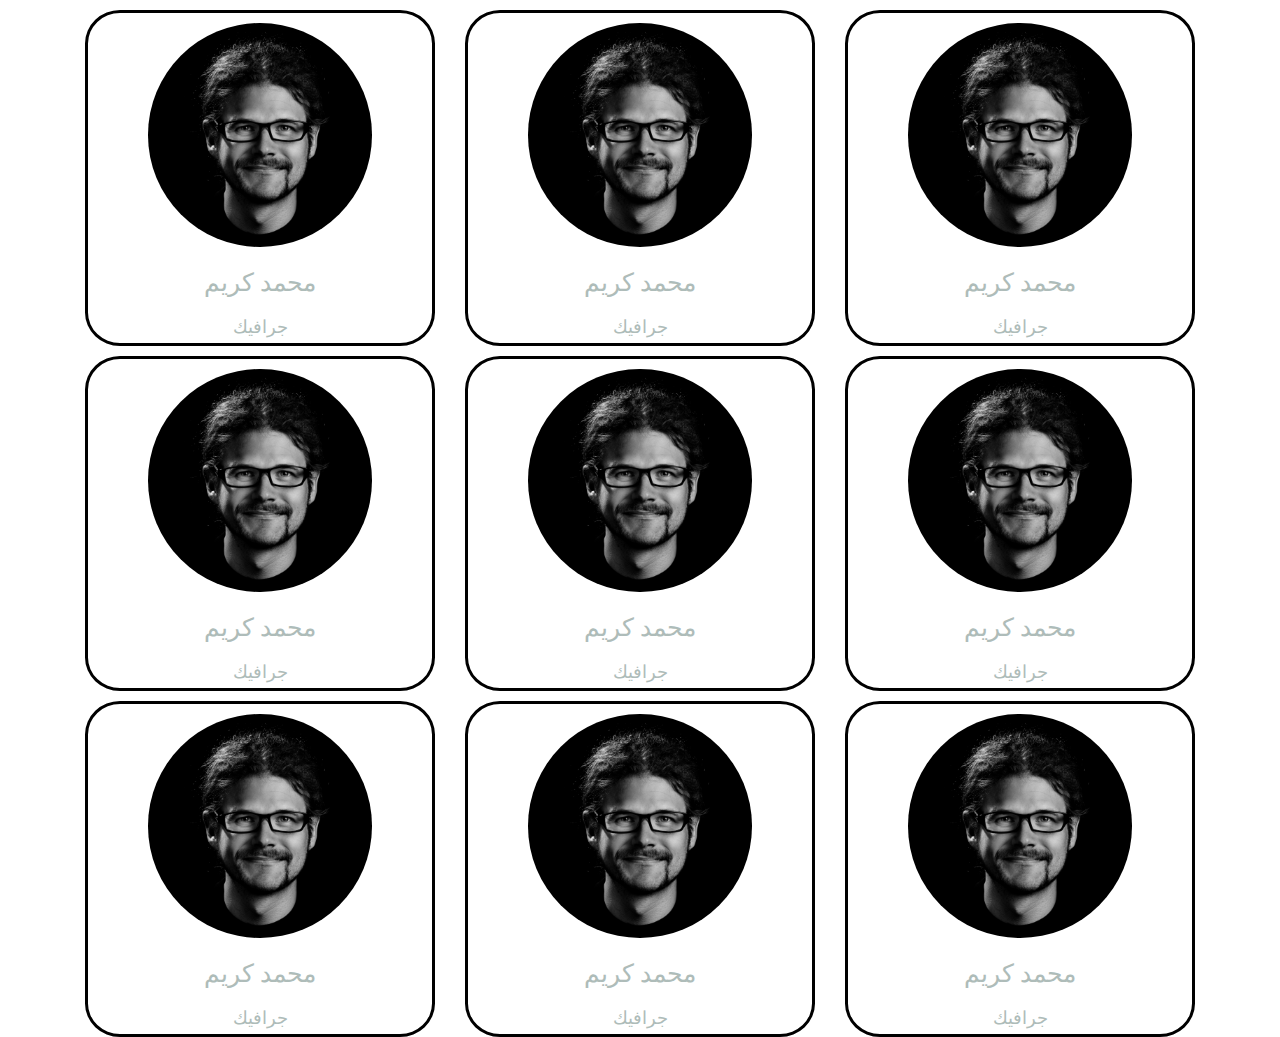
==== index.html @ 9553d353 "tmea work" ====
<!DOCTYPE html>
<html lang="en">
<head>
    <meta charset="UTF-8">
    <meta name="viewport" content="width=device-width, initial-scale=1.0">
    <meta http-equiv="X-UA-Compatible" content="ie=edge">
    <title>علما واثر</title>
    <link href="https://fonts.googleapis.com/css?family=Dancing+Script&display=swap" rel="stylesheet">
    <link rel="stylesheet" href="css/all.min.css">
    <link rel="stylesheet" href="css/home.css">
    <link rel="stylesheet" href="css/bootstrap.css">
    <link rel="stylesheet" href="css/style.css">
    <link rel="stylesheet" href="css/media.css">
    <link rel="stylesheet" href="css/hover.css">
    <script src="js/html5shiv.min.js"></script>    
    <script src="js/Respond.js"></script>
</head>
<body>
   <!---******************  Start_Bolg    *******************--->
     <div class="container">
       <div class="row">
        <div class="col-lg-4 col-md-4">
          <div class="prat">
          <img src="image/two.png" class="img-fluid">
          <h2 class="h1">محمد كريم</h2>
          <h3>جرافيك</h3>
          </div>
          
 
        </div>
        <div class="col-lg-4 col-md-4">
          <div class="prat">
          <img src="image/two.png" class="img-fluid">
          <h2 class="h1">محمد كريم</h2>
          <h3>جرافيك</h3>
          </div>
          
 
        </div>
        <div class="col-lg-4 col-md-4">
          <div class="prat">
          <img src="image/two.png" class="img-fluid">
          <h2 class="h1">محمد كريم</h2>
          <h3>جرافيك</h3>
          </div>
          
 
        </div>
       </div>
     </div>
     <div class="container">
      <div class="row">
       <div class="col-lg-4 col-md-4">
         <div class="prat">
         <img src="image/two.png" class="img-fluid">
         <h2 class="h1">محمد كريم</h2>
         <h3>جرافيك</h3>
         </div>
         

       </div>
       <div class="col-lg-4 col-md-4">
         <div class="prat">
         <img src="image/two.png" class="img-fluid">
         <h2 class="h1">محمد كريم</h2>
         <h3>جرافيك</h3>
         </div>
         

       </div>
       <div class="col-lg-4 col-md-4">
         <div class="prat">
         <img src="image/two.png" class="img-fluid">
         <h2 class="h1">محمد كريم</h2>
         <h3>جرافيك</h3>
         </div>
         

       </div>
      </div>
    </div>
    <div class="container">
      <div class="row">
       <div class="col-lg-4 col-md-4">
         <div class="prat">
         <img src="image/two.png" class="img-fluid">
         <h2 class="h1">محمد كريم</h2>
         <h3>جرافيك</h3>
         </div>
         

       </div>
       <div class="col-lg-4 col-md-4">
         <div class="prat">
         <img src="image/two.png" class="img-fluid">
         <h2 class="h1">محمد كريم</h2>
         <h3>جرافيك</h3>
         </div>
         

       </div>
       <div class="col-lg-4 col-md-4">
         <div class="prat">
         <img src="image/two.png" class="img-fluid">
         <h2 class="h1">محمد كريم</h2>
         <h3>جرافيك</h3>
         </div>
         

       </div>
      </div>
    </div>
   <!--*******************   End_Bolg     *******************-->
  <!---******************  Start_ شروط الخدمة   *******************--->
    <section>
      


    </section>
    <!---******************  End_ شروط الخدمة   *******************--->
    

        
   <script src="js/jquery-3.5.1.js"></script>
   <script src="js/jquery-ui.js"></script>
   <script src="js/popper.js"></script>
   <script src="js/bootstrap.js"></script>
   
</body>
</html>
---- css/home.css ----
/* -------------------------------- 

Primary style

-------------------------------- */
*, *::after, *::before {
  -webkit-box-sizing: border-box;
  -moz-box-sizing: border-box;
  box-sizing: border-box;
}

html * {
  -webkit-font-smoothing: antialiased;
  -moz-osx-font-smoothing: grayscale;
}

html {
  font-size: 62.5%;
}

body {
  font-size: 1.6rem;
  font-family: "Source Sans Pro", sans-serif;
  color: #aebcb9;
  background-color: #0d0d0d;
}

a {
  text-decoration: none;
}

.cd-title {
  position: relative;
  height: 160px;
  line-height: 230px;
  text-align: center;
}
.cd-title h1 {
  font-size: 2.4rem;
  font-weight: 700;
}
@media only screen and (min-width: 768px) {
  .cd-title {
    line-height: 250px;
  }
}
@media only screen and (min-width: 1170px) {
  .cd-title {
    height: 200px;
    line-height: 300px;
  }
  .cd-title h1 {
    font-size: 3rem;
  }
}

.cd-intro {
  width: 90%;
  max-width: 768px;
  text-align: center;
}

.cd-intro {
  margin: 4em auto;
}
@media only screen and (min-width: 768px) {
  .cd-intro {
    margin: 5em auto;
  }
}
@media only screen and (min-width: 1170px) {
  .cd-intro {
    margin: 6em auto;
  }
}

.cd-headline {
  font-size: 3rem;
  line-height: 1.2;
}
@media only screen and (min-width: 768px) {
  .cd-headline {
    font-size: 4.4rem;
    font-weight: 300;
  }
}
@media only screen and (min-width: 1170px) {
  .cd-headline {
    font-size: 6rem;
  }
}

.cd-words-wrapper {
  display: inline-block;
  position: relative;
  text-align: left;
}
.cd-words-wrapper b {
  display: inline-block;
  position: absolute;
  white-space: nowrap;
  left: 0;
  top: 0;
}
.cd-words-wrapper b.is-visible {
  position: relative;
}
.no-js .cd-words-wrapper b {
  opacity: 0;
}
.no-js .cd-words-wrapper b.is-visible {
  opacity: 1;
}

/* -------------------------------- 

xrotate-1 

-------------------------------- */
.cd-headline.rotate-1 .cd-words-wrapper {
  -webkit-perspective: 300px;
  -moz-perspective: 300px;
  perspective: 300px;
}
.cd-headline.rotate-1 b {
  opacity: 0;
  -webkit-transform-origin: 50% 100%;
  -moz-transform-origin: 50% 100%;
  -ms-transform-origin: 50% 100%;
  -o-transform-origin: 50% 100%;
  transform-origin: 50% 100%;
  -webkit-transform: rotateX(180deg);
  -moz-transform: rotateX(180deg);
  -ms-transform: rotateX(180deg);
  -o-transform: rotateX(180deg);
  transform: rotateX(180deg);
}
.cd-headline.rotate-1 b.is-visible {
  opacity: 1;
  -webkit-transform: rotateX(0deg);
  -moz-transform: rotateX(0deg);
  -ms-transform: rotateX(0deg);
  -o-transform: rotateX(0deg);
  transform: rotateX(0deg);
  -webkit-animation: cd-rotate-1-in 1.2s;
  -moz-animation: cd-rotate-1-in 1.2s;
  animation: cd-rotate-1-in 1.2s;
}
.cd-headline.rotate-1 b.is-hidden {
  -webkit-transform: rotateX(180deg);
  -moz-transform: rotateX(180deg);
  -ms-transform: rotateX(180deg);
  -o-transform: rotateX(180deg);
  transform: rotateX(180deg);
  -webkit-animation: cd-rotate-1-out 1.2s;
  -moz-animation: cd-rotate-1-out 1.2s;
  animation: cd-rotate-1-out 1.2s;
}

@-webkit-keyframes cd-rotate-1-in {
  0% {
    -webkit-transform: rotateX(180deg);
    opacity: 0;
  }
  35% {
    -webkit-transform: rotateX(120deg);
    opacity: 0;
  }
  65% {
    opacity: 0;
  }
  100% {
    -webkit-transform: rotateX(360deg);
    opacity: 1;
  }
}
@-moz-keyframes cd-rotate-1-in {
  0% {
    -moz-transform: rotateX(180deg);
    opacity: 0;
  }
  35% {
    -moz-transform: rotateX(120deg);
    opacity: 0;
  }
  65% {
    opacity: 0;
  }
  100% {
    -moz-transform: rotateX(360deg);
    opacity: 1;
  }
}
@keyframes cd-rotate-1-in {
  0% {
    -webkit-transform: rotateX(180deg);
    -moz-transform: rotateX(180deg);
    -ms-transform: rotateX(180deg);
    -o-transform: rotateX(180deg);
    transform: rotateX(180deg);
    opacity: 0;
  }
  35% {
    -webkit-transform: rotateX(120deg);
    -moz-transform: rotateX(120deg);
    -ms-transform: rotateX(120deg);
    -o-transform: rotateX(120deg);
    transform: rotateX(120deg);
    opacity: 0;
  }
  65% {
    opacity: 0;
  }
  100% {
    -webkit-transform: rotateX(360deg);
    -moz-transform: rotateX(360deg);
    -ms-transform: rotateX(360deg);
    -o-transform: rotateX(360deg);
    transform: rotateX(360deg);
    opacity: 1;
  }
}
@-webkit-keyframes cd-rotate-1-out {
  0% {
    -webkit-transform: rotateX(0deg);
    opacity: 1;
  }
  35% {
    -webkit-transform: rotateX(-40deg);
    opacity: 1;
  }
  65% {
    opacity: 0;
  }
  100% {
    -webkit-transform: rotateX(180deg);
    opacity: 0;
  }
}
@-moz-keyframes cd-rotate-1-out {
  0% {
    -moz-transform: rotateX(0deg);
    opacity: 1;
  }
  35% {
    -moz-transform: rotateX(-40deg);
    opacity: 1;
  }
  65% {
    opacity: 0;
  }
  100% {
    -moz-transform: rotateX(180deg);
    opacity: 0;
  }
}
@keyframes cd-rotate-1-out {
  0% {
    -webkit-transform: rotateX(0deg);
    -moz-transform: rotateX(0deg);
    -ms-transform: rotateX(0deg);
    -o-transform: rotateX(0deg);
    transform: rotateX(0deg);
    opacity: 1;
  }
  35% {
    -webkit-transform: rotateX(-40deg);
    -moz-transform: rotateX(-40deg);
    -ms-transform: rotateX(-40deg);
    -o-transform: rotateX(-40deg);
    transform: rotateX(-40deg);
    opacity: 1;
  }
  65% {
    opacity: 0;
  }
  100% {
    -webkit-transform: rotateX(180deg);
    -moz-transform: rotateX(180deg);
    -ms-transform: rotateX(180deg);
    -o-transform: rotateX(180deg);
    transform: rotateX(180deg);
    opacity: 0;
  }
}
/* -------------------------------- 

xtype 

-------------------------------- */
.cd-headline.type .cd-words-wrapper {
  vertical-align: top;
  overflow: hidden;
}
.cd-headline.type .cd-words-wrapper::after {
  /* vertical bar */
  content: '';
  position: absolute;
  right: 0;
  top: 50%;
  bottom: auto;
  -webkit-transform: translateY(-50%);
  -moz-transform: translateY(-50%);
  -ms-transform: translateY(-50%);
  -o-transform: translateY(-50%);
  transform: translateY(-50%);
  height: 90%;
  width: 1px;
  background-color: #aebcb9;
}
.cd-headline.type .cd-words-wrapper.waiting::after {
  -webkit-animation: cd-pulse 1s infinite;
  -moz-animation: cd-pulse 1s infinite;
  animation: cd-pulse 1s infinite;
}
.cd-headline.type .cd-words-wrapper.selected {
  background-color: #aebcb9;
}
.cd-headline.type .cd-words-wrapper.selected::after {
  visibility: hidden;
}
.cd-headline.type .cd-words-wrapper.selected b {
  color: #0d0d0d;
}
.cd-headline.type b {
  visibility: hidden;
}
.cd-headline.type b.is-visible {
  visibility: visible;
}
.cd-headline.type i {
  position: absolute;
  visibility: hidden;
}
.cd-headline.type i.in {
  position: relative;
  visibility: visible;
}

@-webkit-keyframes cd-pulse {
  0% {
    -webkit-transform: translateY(-50%) scale(1);
    opacity: 1;
  }
  40% {
    -webkit-transform: translateY(-50%) scale(0.9);
    opacity: 0;
  }
  100% {
    -webkit-transform: translateY(-50%) scale(0);
    opacity: 0;
  }
}
@-moz-keyframes cd-pulse {
  0% {
    -moz-transform: translateY(-50%) scale(1);
    opacity: 1;
  }
  40% {
    -moz-transform: translateY(-50%) scale(0.9);
    opacity: 0;
  }
  100% {
    -moz-transform: translateY(-50%) scale(0);
    opacity: 0;
  }
}
@keyframes cd-pulse {
  0% {
    -webkit-transform: translateY(-50%) scale(1);
    -moz-transform: translateY(-50%) scale(1);
    -ms-transform: translateY(-50%) scale(1);
    -o-transform: translateY(-50%) scale(1);
    transform: translateY(-50%) scale(1);
    opacity: 1;
  }
  40% {
    -webkit-transform: translateY(-50%) scale(0.9);
    -moz-transform: translateY(-50%) scale(0.9);
    -ms-transform: translateY(-50%) scale(0.9);
    -o-transform: translateY(-50%) scale(0.9);
    transform: translateY(-50%) scale(0.9);
    opacity: 0;
  }
  100% {
    -webkit-transform: translateY(-50%) scale(0);
    -moz-transform: translateY(-50%) scale(0);
    -ms-transform: translateY(-50%) scale(0);
    -o-transform: translateY(-50%) scale(0);
    transform: translateY(-50%) scale(0);
    opacity: 0;
  }
}
/* -------------------------------- 

xrotate-2 

-------------------------------- */
.cd-headline.rotate-2 .cd-words-wrapper {
  -webkit-perspective: 300px;
  -moz-perspective: 300px;
  perspective: 300px;
}
.cd-headline.rotate-2 i, .cd-headline.rotate-2 em {
  display: inline-block;
  -webkit-backface-visibility: hidden;
  backface-visibility: hidden;
}
.cd-headline.rotate-2 b {
  opacity: 0;
}
.cd-headline.rotate-2 i {
  -webkit-transform-style: preserve-3d;
  -moz-transform-style: preserve-3d;
  -ms-transform-style: preserve-3d;
  -o-transform-style: preserve-3d;
  transform-style: preserve-3d;
  -webkit-transform: translateZ(-20px) rotateX(90deg);
  -moz-transform: translateZ(-20px) rotateX(90deg);
  -ms-transform: translateZ(-20px) rotateX(90deg);
  -o-transform: translateZ(-20px) rotateX(90deg);
  transform: translateZ(-20px) rotateX(90deg);
  opacity: 0;
}
.is-visible .cd-headline.rotate-2 i {
  opacity: 1;
}
.cd-headline.rotate-2 i.in {
  -webkit-animation: cd-rotate-2-in 0.4s forwards;
  -moz-animation: cd-rotate-2-in 0.4s forwards;
  animation: cd-rotate-2-in 0.4s forwards;
}
.cd-headline.rotate-2 i.out {
  -webkit-animation: cd-rotate-2-out 0.4s forwards;
  -moz-animation: cd-rotate-2-out 0.4s forwards;
  animation: cd-rotate-2-out 0.4s forwards;
}
.cd-headline.rotate-2 em {
  -webkit-transform: translateZ(20px);
  -moz-transform: translateZ(20px);
  -ms-transform: translateZ(20px);
  -o-transform: translateZ(20px);
  transform: translateZ(20px);
}

.no-csstransitions .cd-headline.rotate-2 i {
  -webkit-transform: rotateX(0deg);
  -moz-transform: rotateX(0deg);
  -ms-transform: rotateX(0deg);
  -o-transform: rotateX(0deg);
  transform: rotateX(0deg);
  opacity: 0;
}
.no-csstransitions .cd-headline.rotate-2 i em {
  -webkit-transform: scale(1);
  -moz-transform: scale(1);
  -ms-transform: scale(1);
  -o-transform: scale(1);
  transform: scale(1);
}

.no-csstransitions .cd-headline.rotate-2 .is-visible i {
  opacity: 1;
}

@-webkit-keyframes cd-rotate-2-in {
  0% {
    opacity: 0;
    -webkit-transform: translateZ(-20px) rotateX(90deg);
  }
  60% {
    opacity: 1;
    -webkit-transform: translateZ(-20px) rotateX(-10deg);
  }
  100% {
    opacity: 1;
    -webkit-transform: translateZ(-20px) rotateX(0deg);
  }
}
@-moz-keyframes cd-rotate-2-in {
  0% {
    opacity: 0;
    -moz-transform: translateZ(-20px) rotateX(90deg);
  }
  60% {
    opacity: 1;
    -moz-transform: translateZ(-20px) rotateX(-10deg);
  }
  100% {
    opacity: 1;
    -moz-transform: translateZ(-20px) rotateX(0deg);
  }
}
@keyframes cd-rotate-2-in {
  0% {
    opacity: 0;
    -webkit-transform: translateZ(-20px) rotateX(90deg);
    -moz-transform: translateZ(-20px) rotateX(90deg);
    -ms-transform: translateZ(-20px) rotateX(90deg);
    -o-transform: translateZ(-20px) rotateX(90deg);
    transform: translateZ(-20px) rotateX(90deg);
  }
  60% {
    opacity: 1;
    -webkit-transform: translateZ(-20px) rotateX(-10deg);
    -moz-transform: translateZ(-20px) rotateX(-10deg);
    -ms-transform: translateZ(-20px) rotateX(-10deg);
    -o-transform: translateZ(-20px) rotateX(-10deg);
    transform: translateZ(-20px) rotateX(-10deg);
  }
  100% {
    opacity: 1;
    -webkit-transform: translateZ(-20px) rotateX(0deg);
    -moz-transform: translateZ(-20px) rotateX(0deg);
    -ms-transform: translateZ(-20px) rotateX(0deg);
    -o-transform: translateZ(-20px) rotateX(0deg);
    transform: translateZ(-20px) rotateX(0deg);
  }
}
@-webkit-keyframes cd-rotate-2-out {
  0% {
    opacity: 1;
    -webkit-transform: translateZ(-20px) rotateX(0);
  }
  60% {
    opacity: 0;
    -webkit-transform: translateZ(-20px) rotateX(-100deg);
  }
  100% {
    opacity: 0;
    -webkit-transform: translateZ(-20px) rotateX(-90deg);
  }
}
@-moz-keyframes cd-rotate-2-out {
  0% {
    opacity: 1;
    -moz-transform: translateZ(-20px) rotateX(0);
  }
  60% {
    opacity: 0;
    -moz-transform: translateZ(-20px) rotateX(-100deg);
  }
  100% {
    opacity: 0;
    -moz-transform: translateZ(-20px) rotateX(-90deg);
  }
}
@keyframes cd-rotate-2-out {
  0% {
    opacity: 1;
    -webkit-transform: translateZ(-20px) rotateX(0);
    -moz-transform: translateZ(-20px) rotateX(0);
    -ms-transform: translateZ(-20px) rotateX(0);
    -o-transform: translateZ(-20px) rotateX(0);
    transform: translateZ(-20px) rotateX(0);
  }
  60% {
    opacity: 0;
    -webkit-transform: translateZ(-20px) rotateX(-100deg);
    -moz-transform: translateZ(-20px) rotateX(-100deg);
    -ms-transform: translateZ(-20px) rotateX(-100deg);
    -o-transform: translateZ(-20px) rotateX(-100deg);
    transform: translateZ(-20px) rotateX(-100deg);
  }
  100% {
    opacity: 0;
    -webkit-transform: translateZ(-20px) rotateX(-90deg);
    -moz-transform: translateZ(-20px) rotateX(-90deg);
    -ms-transform: translateZ(-20px) rotateX(-90deg);
    -o-transform: translateZ(-20px) rotateX(-90deg);
    transform: translateZ(-20px) rotateX(-90deg);
  }
}
/* -------------------------------- 

xloading-bar 

-------------------------------- */
.cd-headline.loading-bar span {
  display: inline-block;
  padding: .2em 0;
}
.cd-headline.loading-bar .cd-words-wrapper {
  overflow: hidden;
  vertical-align: top;
}
.cd-headline.loading-bar .cd-words-wrapper::after {
  /* loading bar */
  content: '';
  position: absolute;
  left: 0;
  bottom: 0;
  height: 3px;
  width: 0;
  background: #0096a7;
  z-index: 2;
  -webkit-transition: width 0.3s -0.1s;
  -moz-transition: width 0.3s -0.1s;
  transition: width 0.3s -0.1s;
}
.cd-headline.loading-bar .cd-words-wrapper.is-loading::after {
  width: 100%;
  -webkit-transition: width 3s;
  -moz-transition: width 3s;
  transition: width 3s;
}
.cd-headline.loading-bar b {
  top: .2em;
  opacity: 0;
  -webkit-transition: opacity 0.3s;
  -moz-transition: opacity 0.3s;
  transition: opacity 0.3s;
}
.cd-headline.loading-bar b.is-visible {
  opacity: 1;
  top: 0;
}

/* -------------------------------- 

xslide 

-------------------------------- */
.cd-headline.slide span {
  display: inline-block;
  padding: .2em 0;
}
.cd-headline.slide .cd-words-wrapper {
  overflow: hidden;
  vertical-align: top;
}
.cd-headline.slide b {
  opacity: 0;
  top: .2em;
}
.cd-headline.slide b.is-visible {
  top: 0;
  opacity: 1;
  -webkit-animation: slide-in 0.6s;
  -moz-animation: slide-in 0.6s;
  animation: slide-in 0.6s;
}
.cd-headline.slide b.is-hidden {
  -webkit-animation: slide-out 0.6s;
  -moz-animation: slide-out 0.6s;
  animation: slide-out 0.6s;
}

@-webkit-keyframes slide-in {
  0% {
    opacity: 0;
    -webkit-transform: translateY(-100%);
  }
  60% {
    opacity: 1;
    -webkit-transform: translateY(20%);
  }
  100% {
    opacity: 1;
    -webkit-transform: translateY(0);
  }
}
@-moz-keyframes slide-in {
  0% {
    opacity: 0;
    -moz-transform: translateY(-100%);
  }
  60% {
    opacity: 1;
    -moz-transform: translateY(20%);
  }
  100% {
    opacity: 1;
    -moz-transform: translateY(0);
  }
}
@keyframes slide-in {
  0% {
    opacity: 0;
    -webkit-transform: translateY(-100%);
    -moz-transform: translateY(-100%);
    -ms-transform: translateY(-100%);
    -o-transform: translateY(-100%);
    transform: translateY(-100%);
  }
  60% {
    opacity: 1;
    -webkit-transform: translateY(20%);
    -moz-transform: translateY(20%);
    -ms-transform: translateY(20%);
    -o-transform: translateY(20%);
    transform: translateY(20%);
  }
  100% {
    opacity: 1;
    -webkit-transform: translateY(0);
    -moz-transform: translateY(0);
    -ms-transform: translateY(0);
    -o-transform: translateY(0);
    transform: translateY(0);
  }
}
@-webkit-keyframes slide-out {
  0% {
    opacity: 1;
    -webkit-transform: translateY(0);
  }
  60% {
    opacity: 0;
    -webkit-transform: translateY(120%);
  }
  100% {
    opacity: 0;
    -webkit-transform: translateY(100%);
  }
}
@-moz-keyframes slide-out {
  0% {
    opacity: 1;
    -moz-transform: translateY(0);
  }
  60% {
    opacity: 0;
    -moz-transform: translateY(120%);
  }
  100% {
    opacity: 0;
    -moz-transform: translateY(100%);
  }
}
@keyframes slide-out {
  0% {
    opacity: 1;
    -webkit-transform: translateY(0);
    -moz-transform: translateY(0);
    -ms-transform: translateY(0);
    -o-transform: translateY(0);
    transform: translateY(0);
  }
  60% {
    opacity: 0;
    -webkit-transform: translateY(120%);
    -moz-transform: translateY(120%);
    -ms-transform: translateY(120%);
    -o-transform: translateY(120%);
    transform: translateY(120%);
  }
  100% {
    opacity: 0;
    -webkit-transform: translateY(100%);
    -moz-transform: translateY(100%);
    -ms-transform: translateY(100%);
    -o-transform: translateY(100%);
    transform: translateY(100%);
  }
}
/* -------------------------------- 

xclip 

-------------------------------- */
.cd-headline.clip span {
  display: inline-block;
  padding: .2em 0;
}
.cd-headline.clip .cd-words-wrapper {
  overflow: hidden;
  vertical-align: top;
}
.cd-headline.clip .cd-words-wrapper::after {
  /* line */
  content: '';
  position: absolute;
  top: 0;
  right: 0;
  width: 2px;
  height: 100%;
  background-color: #aebcb9;
}
.cd-headline.clip b {
  opacity: 0;
}
.cd-headline.clip b.is-visible {
  opacity: 1;
}

/* -------------------------------- 

xzoom 

-------------------------------- */
.cd-headline.zoom .cd-words-wrapper {
  -webkit-perspective: 300px;
  -moz-perspective: 300px;
  perspective: 300px;
}
.cd-headline.zoom b {
  opacity: 0;
}
.cd-headline.zoom b.is-visible {
  opacity: 1;
  -webkit-animation: zoom-in 0.8s;
  -moz-animation: zoom-in 0.8s;
  animation: zoom-in 0.8s;
}
.cd-headline.zoom b.is-hidden {
  -webkit-animation: zoom-out 0.8s;
  -moz-animation: zoom-out 0.8s;
  animation: zoom-out 0.8s;
}

@-webkit-keyframes zoom-in {
  0% {
    opacity: 0;
    -webkit-transform: translateZ(100px);
  }
  100% {
    opacity: 1;
    -webkit-transform: translateZ(0);
  }
}
@-moz-keyframes zoom-in {
  0% {
    opacity: 0;
    -moz-transform: translateZ(100px);
  }
  100% {
    opacity: 1;
    -moz-transform: translateZ(0);
  }
}
@keyframes zoom-in {
  0% {
    opacity: 0;
    -webkit-transform: translateZ(100px);
    -moz-transform: translateZ(100px);
    -ms-transform: translateZ(100px);
    -o-transform: translateZ(100px);
    transform: translateZ(100px);
  }
  100% {
    opacity: 1;
    -webkit-transform: translateZ(0);
    -moz-transform: translateZ(0);
    -ms-transform: translateZ(0);
    -o-transform: translateZ(0);
    transform: translateZ(0);
  }
}
@-webkit-keyframes zoom-out {
  0% {
    opacity: 1;
    -webkit-transform: translateZ(0);
  }
  100% {
    opacity: 0;
    -webkit-transform: translateZ(-100px);
  }
}
@-moz-keyframes zoom-out {
  0% {
    opacity: 1;
    -moz-transform: translateZ(0);
  }
  100% {
    opacity: 0;
    -moz-transform: translateZ(-100px);
  }
}
@keyframes zoom-out {
  0% {
    opacity: 1;
    -webkit-transform: translateZ(0);
    -moz-transform: translateZ(0);
    -ms-transform: translateZ(0);
    -o-transform: translateZ(0);
    transform: translateZ(0);
  }
  100% {
    opacity: 0;
    -webkit-transform: translateZ(-100px);
    -moz-transform: translateZ(-100px);
    -ms-transform: translateZ(-100px);
    -o-transform: translateZ(-100px);
    transform: translateZ(-100px);
  }
}
/* -------------------------------- 

xrotate-3 

-------------------------------- */
.cd-headline.rotate-3 .cd-words-wrapper {
  -webkit-perspective: 300px;
  -moz-perspective: 300px;
  perspective: 300px;
}
.cd-headline.rotate-3 b {
  opacity: 0;
}
.cd-headline.rotate-3 i {
  display: inline-block;
  -webkit-transform: rotateY(180deg);
  -moz-transform: rotateY(180deg);
  -ms-transform: rotateY(180deg);
  -o-transform: rotateY(180deg);
  transform: rotateY(180deg);
  -webkit-backface-visibility: hidden;
  backface-visibility: hidden;
}
.is-visible .cd-headline.rotate-3 i {
  -webkit-transform: rotateY(0deg);
  -moz-transform: rotateY(0deg);
  -ms-transform: rotateY(0deg);
  -o-transform: rotateY(0deg);
  transform: rotateY(0deg);
}
.cd-headline.rotate-3 i.in {
  -webkit-animation: cd-rotate-3-in 0.6s forwards;
  -moz-animation: cd-rotate-3-in 0.6s forwards;
  animation: cd-rotate-3-in 0.6s forwards;
}
.cd-headline.rotate-3 i.out {
  -webkit-animation: cd-rotate-3-out 0.6s forwards;
  -moz-animation: cd-rotate-3-out 0.6s forwards;
  animation: cd-rotate-3-out 0.6s forwards;
}

.no-csstransitions .cd-headline.rotate-3 i {
  -webkit-transform: rotateY(0deg);
  -moz-transform: rotateY(0deg);
  -ms-transform: rotateY(0deg);
  -o-transform: rotateY(0deg);
  transform: rotateY(0deg);
  opacity: 0;
}

.no-csstransitions .cd-headline.rotate-3 .is-visible i {
  opacity: 1;
}

@-webkit-keyframes cd-rotate-3-in {
  0% {
    -webkit-transform: rotateY(180deg);
  }
  100% {
    -webkit-transform: rotateY(0deg);
  }
}
@-moz-keyframes cd-rotate-3-in {
  0% {
    -moz-transform: rotateY(180deg);
  }
  100% {
    -moz-transform: rotateY(0deg);
  }
}
@keyframes cd-rotate-3-in {
  0% {
    -webkit-transform: rotateY(180deg);
    -moz-transform: rotateY(180deg);
    -ms-transform: rotateY(180deg);
    -o-transform: rotateY(180deg);
    transform: rotateY(180deg);
  }
  100% {
    -webkit-transform: rotateY(0deg);
    -moz-transform: rotateY(0deg);
    -ms-transform: rotateY(0deg);
    -o-transform: rotateY(0deg);
    transform: rotateY(0deg);
  }
}
@-webkit-keyframes cd-rotate-3-out {
  0% {
    -webkit-transform: rotateY(0);
  }
  100% {
    -webkit-transform: rotateY(-180deg);
  }
}
@-moz-keyframes cd-rotate-3-out {
  0% {
    -moz-transform: rotateY(0);
  }
  100% {
    -moz-transform: rotateY(-180deg);
  }
}
@keyframes cd-rotate-3-out {
  0% {
    -webkit-transform: rotateY(0);
    -moz-transform: rotateY(0);
    -ms-transform: rotateY(0);
    -o-transform: rotateY(0);
    transform: rotateY(0);
  }
  100% {
    -webkit-transform: rotateY(-180deg);
    -moz-transform: rotateY(-180deg);
    -ms-transform: rotateY(-180deg);
    -o-transform: rotateY(-180deg);
    transform: rotateY(-180deg);
  }
}
/* -------------------------------- 

xscale 

-------------------------------- */
.cd-headline.scale b {
  opacity: 0;
}
.cd-headline.scale i {
  display: inline-block;
  opacity: 0;
  -webkit-transform: scale(0);
  -moz-transform: scale(0);
  -ms-transform: scale(0);
  -o-transform: scale(0);
  transform: scale(0);
}
.is-visible .cd-headline.scale i {
  opacity: 1;
}
.cd-headline.scale i.in {
  -webkit-animation: scale-up 0.6s forwards;
  -moz-animation: scale-up 0.6s forwards;
  animation: scale-up 0.6s forwards;
}
.cd-headline.scale i.out {
  -webkit-animation: scale-down 0.6s forwards;
  -moz-animation: scale-down 0.6s forwards;
  animation: scale-down 0.6s forwards;
}

.no-csstransitions .cd-headline.scale i {
  -webkit-transform: scale(1);
  -moz-transform: scale(1);
  -ms-transform: scale(1);
  -o-transform: scale(1);
  transform: scale(1);
  opacity: 0;
}

.no-csstransitions .cd-headline.scale .is-visible i {
  opacity: 1;
}

@-webkit-keyframes scale-up {
  0% {
    -webkit-transform: scale(0);
    opacity: 0;
  }
  60% {
    -webkit-transform: scale(1.2);
    opacity: 1;
  }
  100% {
    -webkit-transform: scale(1);
    opacity: 1;
  }
}
@-moz-keyframes scale-up {
  0% {
    -moz-transform: scale(0);
    opacity: 0;
  }
  60% {
    -moz-transform: scale(1.2);
    opacity: 1;
  }
  100% {
    -moz-transform: scale(1);
    opacity: 1;
  }
}
@keyframes scale-up {
  0% {
    -webkit-transform: scale(0);
    -moz-transform: scale(0);
    -ms-transform: scale(0);
    -o-transform: scale(0);
    transform: scale(0);
    opacity: 0;
  }
  60% {
    -webkit-transform: scale(1.2);
    -moz-transform: scale(1.2);
    -ms-transform: scale(1.2);
    -o-transform: scale(1.2);
    transform: scale(1.2);
    opacity: 1;
  }
  100% {
    -webkit-transform: scale(1);
    -moz-transform: scale(1);
    -ms-transform: scale(1);
    -o-transform: scale(1);
    transform: scale(1);
    opacity: 1;
  }
}
@-webkit-keyframes scale-down {
  0% {
    -webkit-transform: scale(1);
    opacity: 1;
  }
  60% {
    -webkit-transform: scale(0);
    opacity: 0;
  }
}
@-moz-keyframes scale-down {
  0% {
    -moz-transform: scale(1);
    opacity: 1;
  }
  60% {
    -moz-transform: scale(0);
    opacity: 0;
  }
}
@keyframes scale-down {
  0% {
    -webkit-transform: scale(1);
    -moz-transform: scale(1);
    -ms-transform: scale(1);
    -o-transform: scale(1);
    transform: scale(1);
    opacity: 1;
  }
  60% {
    -webkit-transform: scale(0);
    -moz-transform: scale(0);
    -ms-transform: scale(0);
    -o-transform: scale(0);
    transform: scale(0);
    opacity: 0;
  }
}
/* -------------------------------- 

xpush 

-------------------------------- */
.cd-headline.push b {
  opacity: 0;
}
.cd-headline.push b.is-visible {
  opacity: 1;
  -webkit-animation: push-in 0.6s;
  -moz-animation: push-in 0.6s;
  animation: push-in 0.6s;
}
.cd-headline.push b.is-hidden {
  -webkit-animation: push-out 0.6s;
  -moz-animation: push-out 0.6s;
  animation: push-out 0.6s;
}

@-webkit-keyframes push-in {
  0% {
    opacity: 0;
    -webkit-transform: translateX(-100%);
  }
  60% {
    opacity: 1;
    -webkit-transform: translateX(10%);
  }
  100% {
    opacity: 1;
    -webkit-transform: translateX(0);
  }
}
@-moz-keyframes push-in {
  0% {
    opacity: 0;
    -moz-transform: translateX(-100%);
  }
  60% {
    opacity: 1;
    -moz-transform: translateX(10%);
  }
  100% {
    opacity: 1;
    -moz-transform: translateX(0);
  }
}
@keyframes push-in {
  0% {
    opacity: 0;
    -webkit-transform: translateX(-100%);
    -moz-transform: translateX(-100%);
    -ms-transform: translateX(-100%);
    -o-transform: translateX(-100%);
    transform: translateX(-100%);
  }
  60% {
    opacity: 1;
    -webkit-transform: translateX(10%);
    -moz-transform: translateX(10%);
    -ms-transform: translateX(10%);
    -o-transform: translateX(10%);
    transform: translateX(10%);
  }
  100% {
    opacity: 1;
    -webkit-transform: translateX(0);
    -moz-transform: translateX(0);
    -ms-transform: translateX(0);
    -o-transform: translateX(0);
    transform: translateX(0);
  }
}
@-webkit-keyframes push-out {
  0% {
    opacity: 1;
    -webkit-transform: translateX(0);
  }
  60% {
    opacity: 0;
    -webkit-transform: translateX(110%);
  }
  100% {
    opacity: 0;
    -webkit-transform: translateX(100%);
  }
}
@-moz-keyframes push-out {
  0% {
    opacity: 1;
    -moz-transform: translateX(0);
  }
  60% {
    opacity: 0;
    -moz-transform: translateX(110%);
  }
  100% {
    opacity: 0;
    -moz-transform: translateX(100%);
  }
}
@keyframes push-out {
  0% {
    opacity: 1;
    -webkit-transform: translateX(0);
    -moz-transform: translateX(0);
    -ms-transform: translateX(0);
    -o-transform: translateX(0);
    transform: translateX(0);
  }
  60% {
    opacity: 0;
    -webkit-transform: translateX(110%);
    -moz-transform: translateX(110%);
    -ms-transform: translateX(110%);
    -o-transform: translateX(110%);
    transform: translateX(110%);
  }
  100% {
    opacity: 0;
    -webkit-transform: translateX(100%);
    -moz-transform: translateX(100%);
    -ms-transform: translateX(100%);
    -o-transform: translateX(100%);
    transform: translateX(100%);
  }
}
---- css/style.css ----
*{
    margin: 0;
    padding: 0;
    -webkit-box-sizing-: border-box;
    -moz-box-sizing-: border-box;
    -ms-box-sizing-:border-box;
    box-sizing: border-box;
}
*,
*::before,
*::after {
  box-sizing: border-box;
}
html{
scroll-behavior: smooth;  

}
body{
    height: auto;  
    margin: 0;
    padding: 0;
}
.prat{
  text-align: center;
  margin-top: 10px;
  height: auto;
  border: solid #000; 
  border-radius: 10%;
  
}
.prat img{
  margin-top: 10px;
border-radius: 50%;
width: 65%;
}
.prat .h1,h3{
  margin-top: 20px;
}
---- css/media.css ----
@media (max-width: 1300px) {
   
   
}

@media (min-width: 371px) and (max-width: 1300px) {
   
    
}
 

@media (min-width: 577px) and (max-width: 1300px) {
    
}

@media (min-width: 769px) and (max-width: 1300px) {
    
    
}


@media (min-width: 993px) and (max-width: 1300px) {
    
}



@media (min-width: 1181px) and (max-width: 1300px) {
    
}
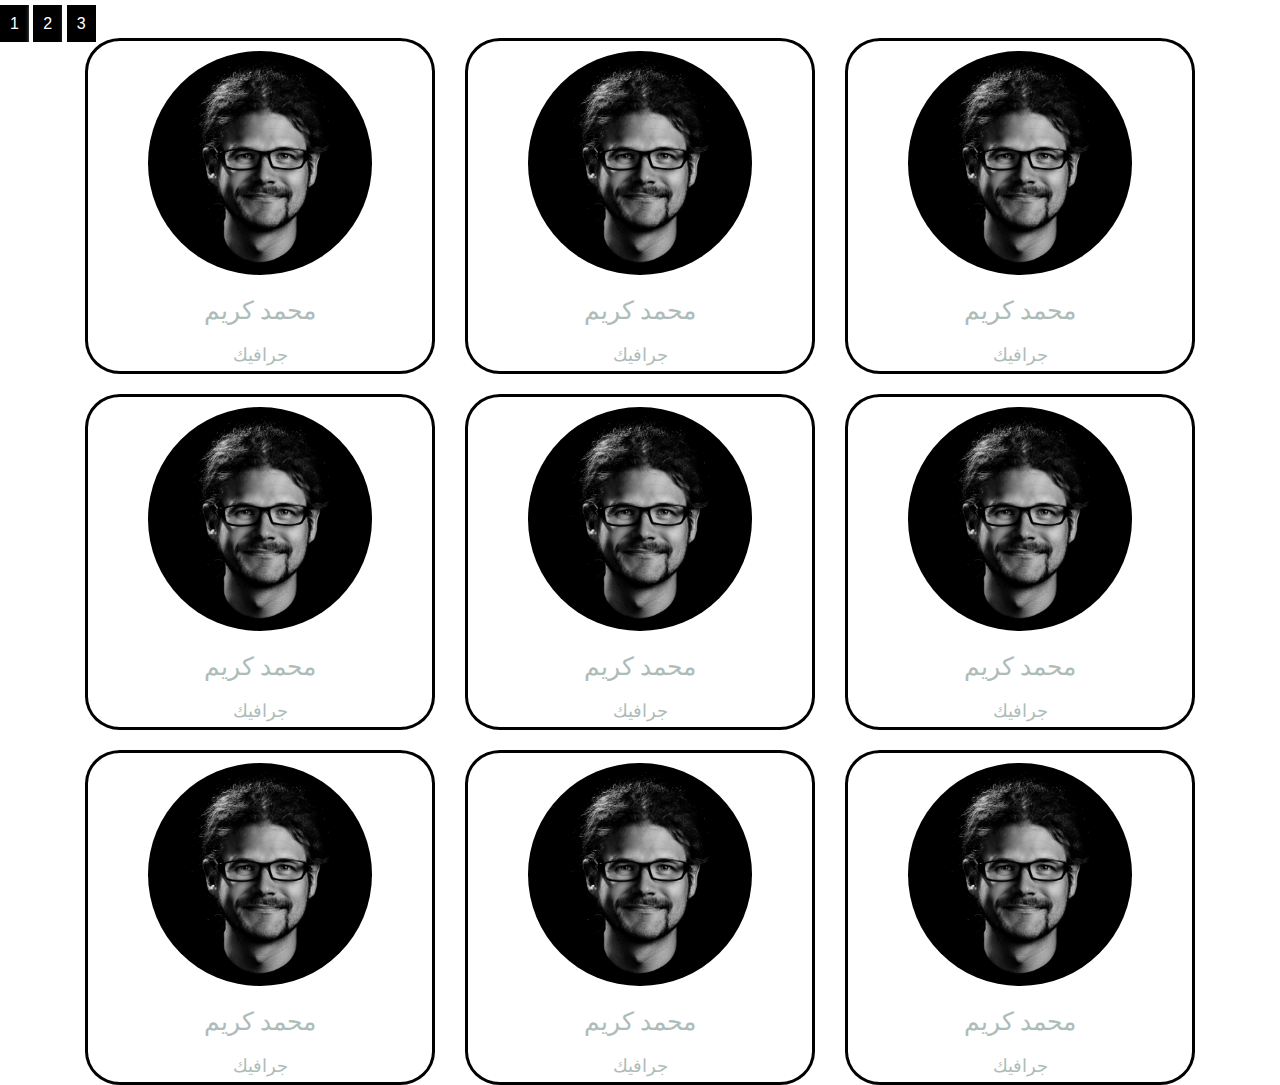
==== commit 52d7553c: "one" ====
--- a/index.html
+++ b/index.html
@@ -17,38 +17,12 @@
 </head>
 <body>
    <!---******************  Start_Bolg    *******************--->
-     <div class="container">
-       <div class="row">
-        <div class="col-lg-4 col-md-4">
-          <div class="prat">
-          <img src="image/two.png" class="img-fluid">
-          <h2 class="h1">محمد كريم</h2>
-          <h3>جرافيك</h3>
-          </div>
-          
- 
-        </div>
-        <div class="col-lg-4 col-md-4">
-          <div class="prat">
-          <img src="image/two.png" class="img-fluid">
-          <h2 class="h1">محمد كريم</h2>
-          <h3>جرافيك</h3>
-          </div>
-          
- 
-        </div>
-        <div class="col-lg-4 col-md-4">
-          <div class="prat">
-          <img src="image/two.png" class="img-fluid">
-          <h2 class="h1">محمد كريم</h2>
-          <h3>جرافيك</h3>
-          </div>
-          
- 
-        </div>
-       </div>
-     </div>
-     <div class="container">
+   <a href="Home.html" target="_blank">1</a>
+   <a href="index-7.html" target="_blank">2</a>
+   <a href="index.html" target="_blank">3</a>
+   <section>
+    
+    <div class="container">
       <div class="row">
        <div class="col-lg-4 col-md-4">
          <div class="prat">
@@ -80,47 +54,69 @@
       </div>
     </div>
     <div class="container">
-      <div class="row">
-       <div class="col-lg-4 col-md-4">
-         <div class="prat">
-         <img src="image/two.png" class="img-fluid">
-         <h2 class="h1">محمد كريم</h2>
-         <h3>جرافيك</h3>
-         </div>
-         
+     <div class="row">
+      <div class="col-lg-4 col-md-4">
+        <div class="prat">
+        <img src="image/two.png" class="img-fluid">
+        <h2 class="h1">محمد كريم</h2>
+        <h3>جرافيك</h3>
+        </div>
+        
 
-       </div>
-       <div class="col-lg-4 col-md-4">
-         <div class="prat">
-         <img src="image/two.png" class="img-fluid">
-         <h2 class="h1">محمد كريم</h2>
-         <h3>جرافيك</h3>
-         </div>
-         
+      </div>
+      <div class="col-lg-4 col-md-4">
+        <div class="prat">
+        <img src="image/two.png" class="img-fluid">
+        <h2 class="h1">محمد كريم</h2>
+        <h3>جرافيك</h3>
+        </div>
+        
 
-       </div>
-       <div class="col-lg-4 col-md-4">
-         <div class="prat">
-         <img src="image/two.png" class="img-fluid">
-         <h2 class="h1">محمد كريم</h2>
-         <h3>جرافيك</h3>
-         </div>
-         
+      </div>
+      <div class="col-lg-4 col-md-4">
+        <div class="prat">
+        <img src="image/two.png" class="img-fluid">
+        <h2 class="h1">محمد كريم</h2>
+        <h3>جرافيك</h3>
+        </div>
+        
 
-       </div>
       </div>
-    </div>
-   <!--*******************   End_Bolg     *******************-->
-  <!---******************  Start_ شروط الخدمة   *******************--->
-    <section>
-      
+     </div>
+   </div>
+   <div class="container">
+     <div class="row">
+      <div class="col-lg-4 col-md-4">
+        <div class="prat">
+        <img src="image/two.png" class="img-fluid">
+        <h2 class="h1">محمد كريم</h2>
+        <h3>جرافيك</h3>
+        </div>
+        
 
+      </div>
+      <div class="col-lg-4 col-md-4">
+        <div class="prat">
+        <img src="image/two.png" class="img-fluid">
+        <h2 class="h1">محمد كريم</h2>
+        <h3>جرافيك</h3>
+        </div>
+        
 
-    </section>
-    <!---******************  End_ شروط الخدمة   *******************--->
-    
+      </div>
+      <div class="col-lg-4 col-md-4">
+        <div class="prat">
+        <img src="image/two.png" class="img-fluid">
+        <h2 class="h1">محمد كريم</h2>
+        <h3>جرافيك</h3>
+        </div>
+        
 
-        
+      </div>
+     </div>
+   </div>
+   </section>
+   <!--*******************   End_Bolg     *******************-->      
    <script src="js/jquery-3.5.1.js"></script>
    <script src="js/jquery-ui.js"></script>
    <script src="js/popper.js"></script>
--- a/css/style.css
+++ b/css/style.css
@@ -22,7 +22,7 @@
 }
 .prat{
   text-align: center;
-  margin-top: 10px;
+  margin-top: 20px;
   height: auto;
   border: solid #000; 
   border-radius: 10%;
@@ -36,4 +36,41 @@
 .prat .h1,h3{
   margin-top: 20px;
 }
-
+.prat-1{
+  text-align: center;
+  color: #000;
+  font-size: xx-large;
+  margin-top: 10px;
+}
+.prat-1 h1{
+  font-size: 80px
+}
+.prat-1 p{
+  margin-top: 20px;
+  letter-spacing: 2px;
+}
+a{
+  padding: 10px;
+    width: 100%;
+    text-align: center;
+    background-color: #000;
+    color: #ffffff;
+    height: auto;
+    box-shadow: 0px 2px 5px 2px;
+    position: relative;
+    top: 15px;
+}
+a:hover{
+  vertical-align: middle;
+  -webkit-transform: perspective(1px) translateZ(0);
+  transform: perspective(1px) translateZ(0);
+  box-shadow: 0 0 1px rgba(0, 0, 0, 0);
+  position: relative;
+  background: #2098D1;
+  text-decoration:none ;
+  -webkit-transition-property: color;
+  transition-property: color;
+  -webkit-transition-duration: 0.3s;
+  transition-duration: 0.3s;
+  transition: all ease-in-out;
+}
